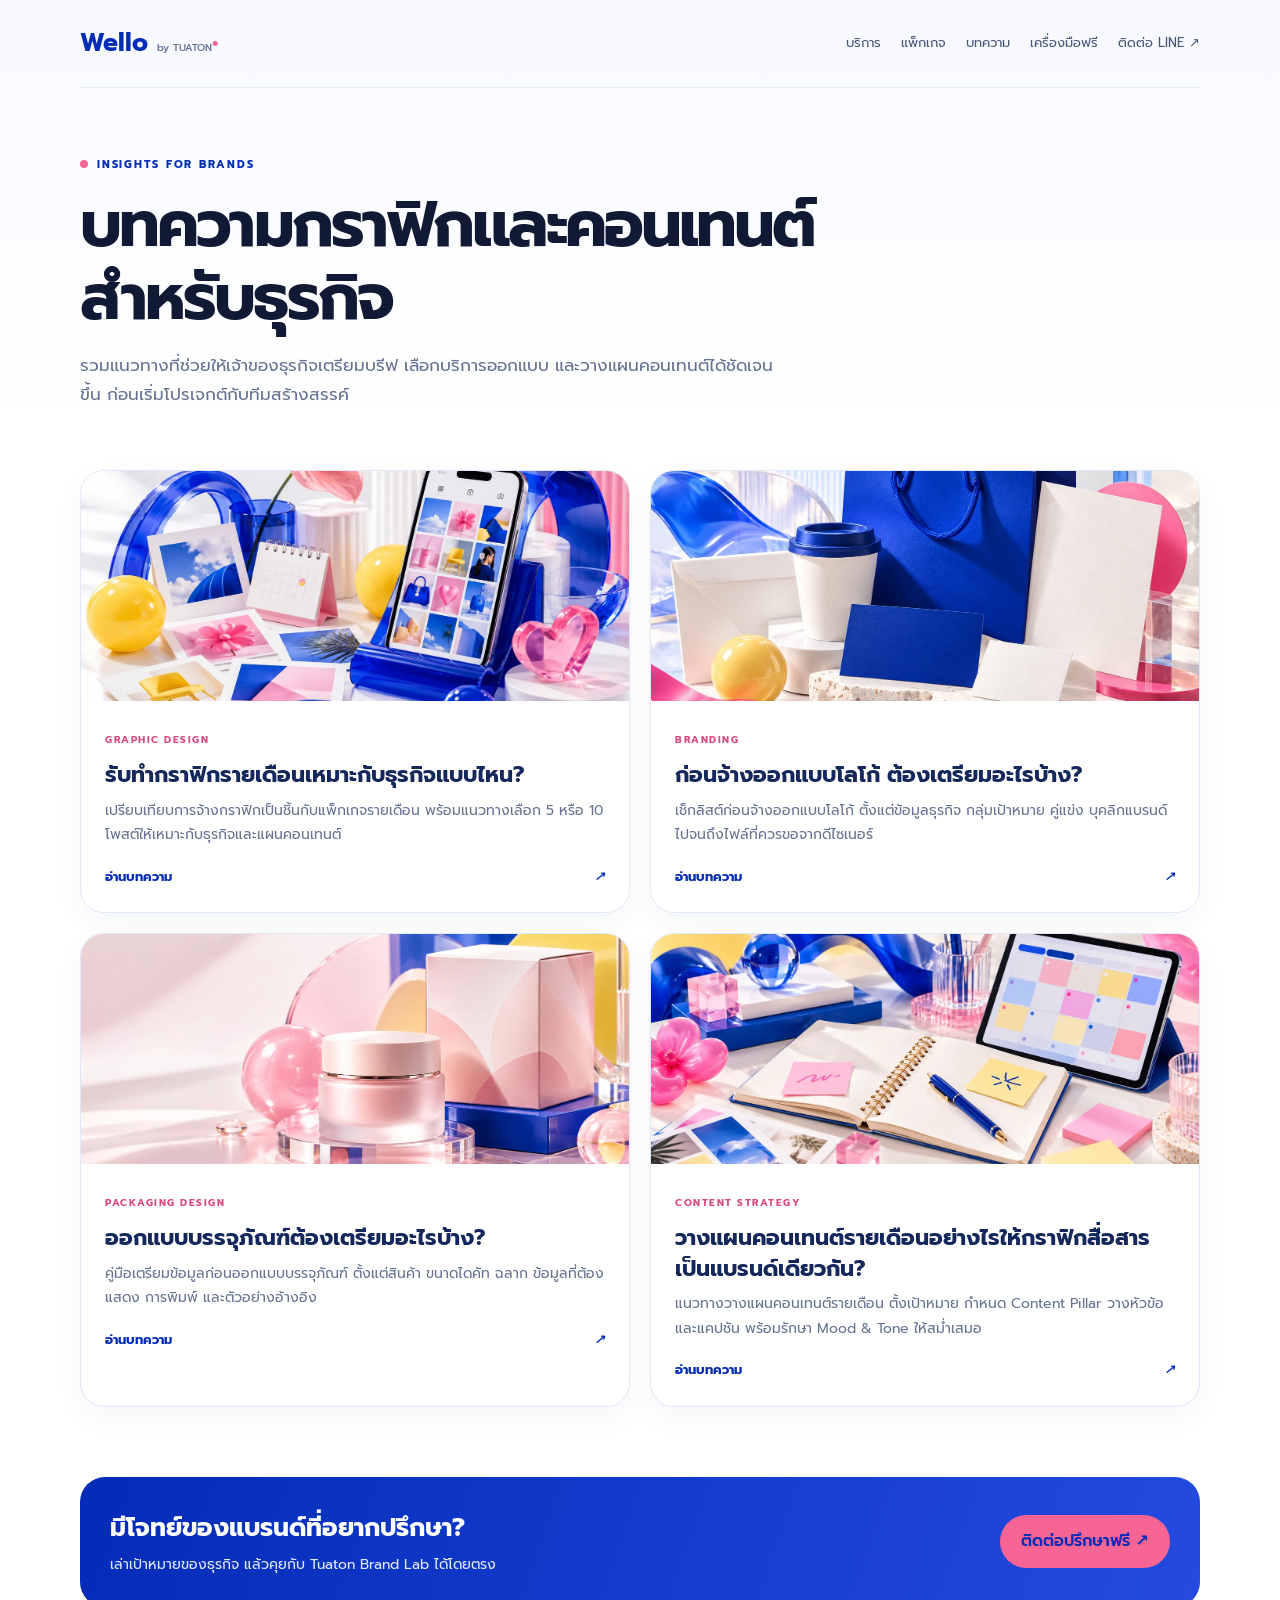
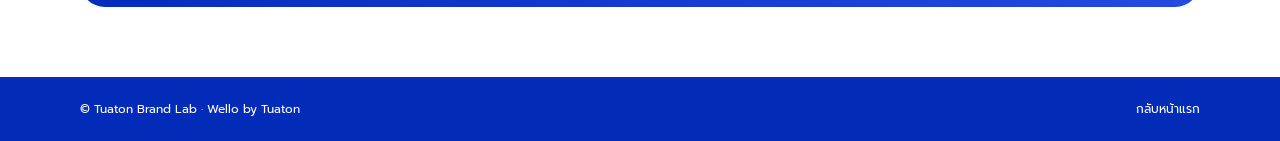
==== blog/index.html @ 22833b01 "Add files via upload" ====
<!doctype html><html lang="th"><head><meta charset="utf-8"><meta name="viewport" content="width=device-width,initial-scale=1,viewport-fit=cover"><title>บทความกราฟิกและคอนเทนต์สำหรับธุรกิจ | Tuaton Brand Lab</title><meta name="description" content="รวมคำแนะนำเรื่องการออกแบบโลโก้ บรรจุภัณฑ์ กราฟิกรายเดือน และการวางแผนคอนเทนต์ ช่วยให้ธุรกิจเตรียมโจทย์ก่อนเริ่มงานกับ Tuaton Brand Lab"><meta name="robots" content="index,follow,max-image-preview:large"><link rel="canonical" href="https://wellodocs.com/blog/"><meta property="og:type" content="website"><meta property="og:title" content="บทความกราฟิกและคอนเทนต์สำหรับธุรกิจ | Tuaton Brand Lab"><meta property="og:description" content="คำแนะนำเชิงปฏิบัติสำหรับเจ้าของธุรกิจที่ต้องการพัฒนาแบรนด์และคอนเทนต์"><meta property="og:url" content="https://wellodocs.com/blog/"><meta property="og:image" content="https://wellodocs.com/images/hero/hero-editorial-background.webp"><meta name="theme-color" content="#022CB7"><script type="application/ld+json">{
  "@context": "https://schema.org",
  "@type": "CollectionPage",
  "name": "บทความกราฟิกและคอนเทนต์สำหรับธุรกิจ",
  "description": "คำแนะนำเชิงปฏิบัติเรื่องกราฟิก การสร้างแบรนด์ บรรจุภัณฑ์ และการวางแผนคอนเทนต์",
  "url": "https://wellodocs.com/blog/",
  "inLanguage": "th-TH",
  "isPartOf": {
    "@type": "WebSite",
    "url": "https://wellodocs.com/",
    "name": "Tuaton Brand Lab | Wello by Tuaton"
  }
}</script><link rel="preconnect" href="https://fonts.googleapis.com"><link rel="preconnect" href="https://fonts.gstatic.com" crossorigin><link href="https://fonts.googleapis.com/css2?family=Prompt:wght@400;500;600;700&display=swap" rel="stylesheet"><style>
:root{--blue:#022CB7;--pink:#F76595;--yellow:#FAD46C;--ink:#111A35;--muted:#647291;--line:#E0E7F7;--pale:#F5F8FF}*{box-sizing:border-box}body{margin:0;color:var(--ink);font-family:'Prompt',system-ui,sans-serif;line-height:1.7;background:linear-gradient(180deg,#F7F9FF,#fff 420px)}a{color:inherit}.container{width:min(1120px,calc(100% - 40px));margin-inline:auto}.nav{display:flex;align-items:center;justify-content:space-between;padding:22px 0;border-bottom:1px solid #e5eafa;gap:20px}.brand{color:var(--blue);font-weight:700;font-size:25px;text-decoration:none}.brand small{font-size:10px;color:#627092;font-weight:500}.links{display:flex;gap:20px;flex-wrap:wrap;font-size:13px}.links a{text-decoration:none;color:#465679}.hero{padding:68px 0 44px;max-width:850px}.eyebrow{font-size:11px;letter-spacing:.16em;font-weight:700;color:var(--blue)}.eyebrow:before{content:'';display:inline-block;width:8px;height:8px;border-radius:50%;background:var(--pink);margin-right:9px}h1{font-size:clamp(36px,5.3vw,64px);line-height:1.13;letter-spacing:-.045em;margin:15px 0}.hero p{color:var(--muted);font-size:17px;max-width:700px}.grid{display:grid;grid-template-columns:repeat(2,minmax(0,1fr));gap:20px;padding:0 0 70px}.article-card{border:1px solid var(--line);border-radius:24px;overflow:hidden;background:#fff;text-decoration:none;box-shadow:0 10px 30px rgba(11,35,101,.045);transition:transform .24s,box-shadow .24s}.article-card:hover,.article-card:focus-visible{transform:translateY(-5px);box-shadow:0 20px 38px rgba(11,35,101,.12);outline:none}.article-card-image{height:230px;background:#eef3ff;overflow:hidden}.article-card-image img{width:100%;height:100%;object-fit:cover;display:block;transition:transform .5s}.article-card:hover img{transform:scale(1.04)}.article-card-copy{padding:24px}.article-card-copy span{font-size:10px;letter-spacing:.15em;color:#D94B83;font-weight:700}.article-card h2{font-size:22px;line-height:1.4;color:#15285c;margin:8px 0}.article-card p{font-size:14px;line-height:1.75;color:#667492;margin:0 0 18px}.article-card b{color:var(--blue);display:flex;justify-content:space-between;font-size:13px}.cta{margin:0 0 70px;padding:30px;border-radius:25px;background:linear-gradient(110deg,#022CB7,#244AE0);color:#fff;display:flex;align-items:center;justify-content:space-between;gap:20px}.cta h2{font-size:25px;margin:0 0 4px}.cta p{margin:0;color:#e5eaff;font-size:14px}.btn{border-radius:999px;padding:13px 21px;background:var(--pink);color:var(--blue);font-weight:600;text-decoration:none;white-space:nowrap}footer{background:#022CB7;color:white;padding:22px 0;font-size:12px}footer .foot{display:flex;justify-content:space-between;gap:12px;flex-wrap:wrap}footer a{color:white;text-decoration:none}@media(max-width:720px){.nav{align-items:flex-start;flex-direction:column}.hero{padding:44px 0 28px}.grid{grid-template-columns:1fr;gap:14px}.article-card-image{height:190px}.cta{align-items:flex-start;flex-direction:column}}
@media(prefers-reduced-motion:reduce){.article-card,.article-card-image img{transition:none}.article-card:hover,.article-card:hover img{transform:none}}
</style></head><body><header class="container nav"><a class="brand" href="../index.html">Wello <small>by TUATON</small><span style="color:#F76595">•</span></a><nav class="links" aria-label="เมนูหลัก"><a href="../index.html#graphic-services">บริการ</a><a href="../index.html#monthly-services">แพ็กเกจ</a><a href="index.html">บทความ</a><a href="../tools/index.html">เครื่องมือฟรี</a><a href="https://lin.ee/o5zQWMJ" target="_blank" rel="noopener noreferrer">ติดต่อ LINE ↗</a></nav></header><main class="container"><section class="hero"><div class="eyebrow">INSIGHTS FOR BRANDS</div><h1>บทความกราฟิกและคอนเทนต์สำหรับธุรกิจ</h1><p>รวมแนวทางที่ช่วยให้เจ้าของธุรกิจเตรียมบรีฟ เลือกบริการออกแบบ และวางแผนคอนเทนต์ได้ชัดเจนขึ้น ก่อนเริ่มโปรเจกต์กับทีมสร้างสรรค์</p></section><section class="grid" aria-label="รายการบทความ"><a class="article-card" href="graphic-design-monthly.html"><div class="article-card-image"><img src="../images/services/monthly-creative.webp" alt="ภาพตัวอย่างคอนเทนต์สำหรับโซเชียลมีเดียและการดูแลงานกราฟิกรายเดือน" loading="lazy" width="800" height="600"></div><div class="article-card-copy"><span>GRAPHIC DESIGN</span><h2>รับทำกราฟิกรายเดือนเหมาะกับธุรกิจแบบไหน?</h2><p>เปรียบเทียบการจ้างกราฟิกเป็นชิ้นกับแพ็กเกจรายเดือน พร้อมแนวทางเลือก 5 หรือ 10 โพสต์ให้เหมาะกับธุรกิจและแผนคอนเทนต์</p><b>อ่านบทความ <i aria-hidden="true">↗</i></b></div></a><a class="article-card" href="logo-design-checklist.html"><div class="article-card-image"><img src="../images/services/brand-identity.webp" alt="ภาพตัวอย่างงานอัตลักษณ์แบรนด์และสื่อประกอบโลโก้" loading="lazy" width="800" height="600"></div><div class="article-card-copy"><span>BRANDING</span><h2>ก่อนจ้างออกแบบโลโก้ ต้องเตรียมอะไรบ้าง?</h2><p>เช็กลิสต์ก่อนจ้างออกแบบโลโก้ ตั้งแต่ข้อมูลธุรกิจ กลุ่มเป้าหมาย คู่แข่ง บุคลิกแบรนด์ ไปจนถึงไฟล์ที่ควรขอจากดีไซเนอร์</p><b>อ่านบทความ <i aria-hidden="true">↗</i></b></div></a><a class="article-card" href="packaging-design-checklist.html"><div class="article-card-image"><img src="../images/services/packaging-design.webp" alt="ภาพตัวอย่างบรรจุภัณฑ์สกินแคร์และแพ็กเกจจิ้งในโทนสีแบรนด์" loading="lazy" width="800" height="600"></div><div class="article-card-copy"><span>PACKAGING DESIGN</span><h2>ออกแบบบรรจุภัณฑ์ต้องเตรียมอะไรบ้าง?</h2><p>คู่มือเตรียมข้อมูลก่อนออกแบบบรรจุภัณฑ์ ตั้งแต่สินค้า ขนาดไดคัท ฉลาก ข้อมูลที่ต้องแสดง การพิมพ์ และตัวอย่างอ้างอิง</p><b>อ่านบทความ <i aria-hidden="true">↗</i></b></div></a><a class="article-card" href="monthly-content-planning.html"><div class="article-card-image"><img src="../images/services/content-planning.webp" alt="ภาพเครื่องมือสำหรับวางแผนคอนเทนต์รายเดือนและจัดกลุ่มหัวข้อ" loading="lazy" width="800" height="600"></div><div class="article-card-copy"><span>CONTENT STRATEGY</span><h2>วางแผนคอนเทนต์รายเดือนอย่างไรให้กราฟิกสื่อสารเป็นแบรนด์เดียวกัน?</h2><p>แนวทางวางแผนคอนเทนต์รายเดือน ตั้งเป้าหมาย กำหนด Content Pillar วางหัวข้อและแคปชัน พร้อมรักษา Mood & Tone ให้สม่ำเสมอ</p><b>อ่านบทความ <i aria-hidden="true">↗</i></b></div></a></section><section class="cta"><div><h2>มีโจทย์ของแบรนด์ที่อยากปรึกษา?</h2><p>เล่าเป้าหมายของธุรกิจ แล้วคุยกับ Tuaton Brand Lab ได้โดยตรง</p></div><a class="btn" href="https://lin.ee/o5zQWMJ" target="_blank" rel="noopener noreferrer">ติดต่อปรึกษาฟรี ↗</a></section></main><footer><div class="container foot"><span>© Tuaton Brand Lab · Wello by Tuaton</span><a href="../index.html">กลับหน้าแรก</a></div></footer></body></html>
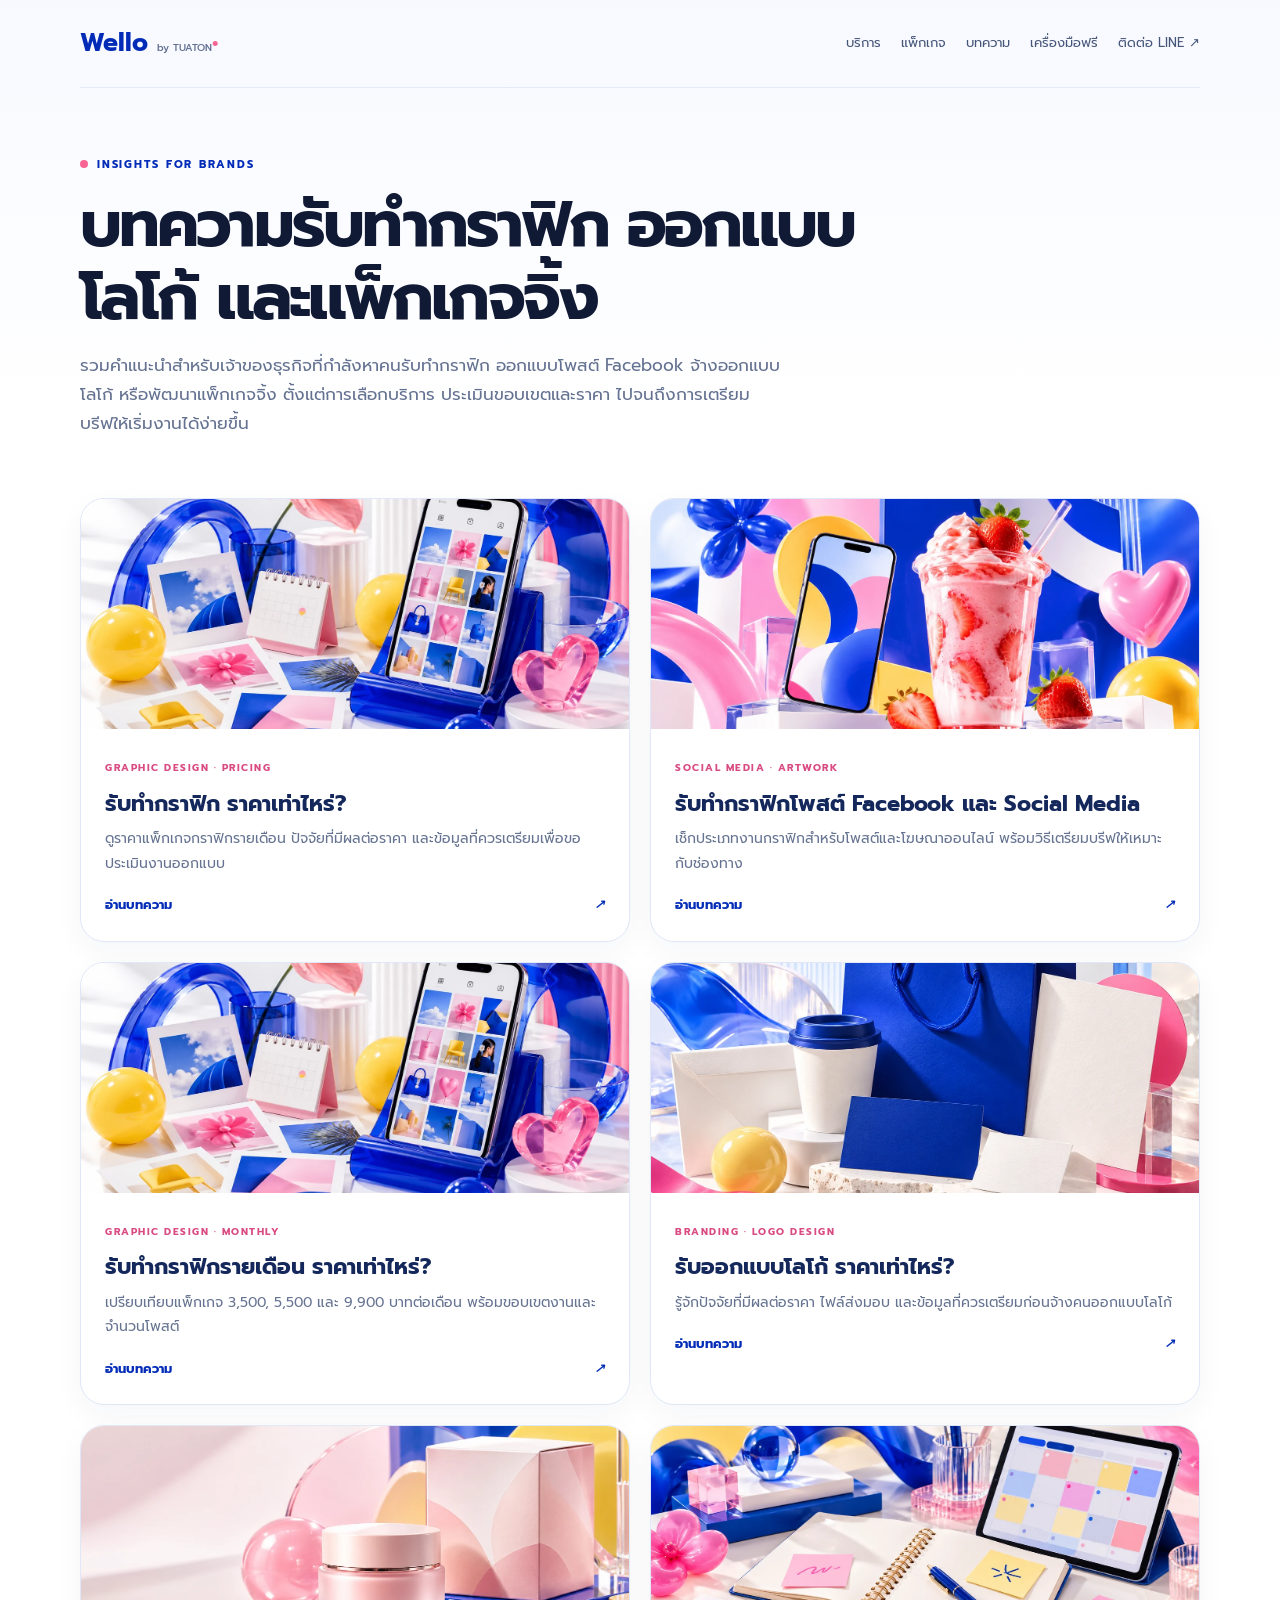
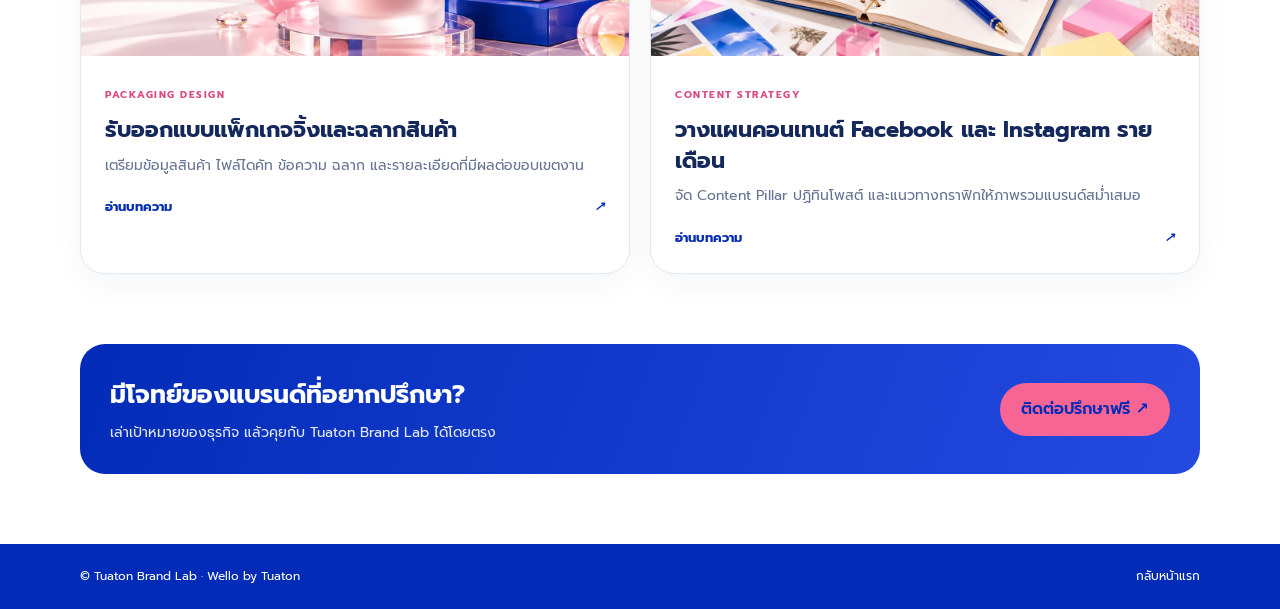
==== commit fdbe547d: "Add files via upload" ====
--- a/blog/index.html
+++ b/blog/index.html
@@ -1,8 +1,8 @@
-<!doctype html><html lang="th"><head><meta charset="utf-8"><meta name="viewport" content="width=device-width,initial-scale=1,viewport-fit=cover"><title>บทความกราฟิกและคอนเทนต์สำหรับธุรกิจ | Tuaton Brand Lab</title><meta name="description" content="รวมคำแนะนำเรื่องการออกแบบโลโก้ บรรจุภัณฑ์ กราฟิกรายเดือน และการวางแผนคอนเทนต์ ช่วยให้ธุรกิจเตรียมโจทย์ก่อนเริ่มงานกับ Tuaton Brand Lab"><meta name="robots" content="index,follow,max-image-preview:large"><link rel="canonical" href="https://wellodocs.com/blog/"><meta property="og:type" content="website"><meta property="og:title" content="บทความกราฟิกและคอนเทนต์สำหรับธุรกิจ | Tuaton Brand Lab"><meta property="og:description" content="คำแนะนำเชิงปฏิบัติสำหรับเจ้าของธุรกิจที่ต้องการพัฒนาแบรนด์และคอนเทนต์"><meta property="og:url" content="https://wellodocs.com/blog/"><meta property="og:image" content="https://wellodocs.com/images/hero/hero-editorial-background.webp"><meta name="theme-color" content="#022CB7"><script type="application/ld+json">{
+<!doctype html><html lang="th"><head><meta charset="utf-8"><meta name="viewport" content="width=device-width,initial-scale=1,viewport-fit=cover"><title>บทความรับทำกราฟิก ออกแบบโลโก้ และแพ็กเกจจิ้ง | Tuaton Brand Lab</title><meta name="description" content="บทความสำหรับธุรกิจที่กำลังหาคนรับทำกราฟิก ออกแบบโพสต์ Facebook ออกแบบโลโก้ และแพ็กเกจจิ้ง พร้อมคำแนะนำเรื่องราคาและการเตรียมบรีฟ"><meta name="robots" content="index,follow,max-image-preview:large"><link rel="canonical" href="https://wellodocs.com/blog/"><meta property="og:type" content="website"><meta property="og:title" content="บทความรับทำกราฟิก ออกแบบโลโก้ และแพ็กเกจจิ้ง | Tuaton Brand Lab"><meta property="og:description" content="คำแนะนำสำหรับเจ้าของธุรกิจที่ต้องการจ้างกราฟิกดีไซเนอร์ เลือกแพ็กเกจ และเตรียมบรีฟงานออกแบบให้ตรงเป้าหมาย"><meta property="og:url" content="https://wellodocs.com/blog/"><meta name="twitter:card" content="summary_large_image"><meta name="twitter:title" content="บทความรับทำกราฟิก ออกแบบโลโก้ และแพ็กเกจจิ้ง | Tuaton Brand Lab"><meta name="twitter:description" content="คำแนะนำสำหรับเจ้าของธุรกิจที่ต้องการจ้างกราฟิกดีไซเนอร์ เลือกแพ็กเกจ และเตรียมบรีฟงานออกแบบให้ตรงเป้าหมาย"><meta name="twitter:image" content="https://wellodocs.com/images/hero/hero-editorial-background.webp"><meta property="og:image" content="https://wellodocs.com/images/hero/hero-editorial-background.webp"><meta name="theme-color" content="#022CB7"><script type="application/ld+json">{
   "@context": "https://schema.org",
   "@type": "CollectionPage",
-  "name": "บทความกราฟิกและคอนเทนต์สำหรับธุรกิจ",
-  "description": "คำแนะนำเชิงปฏิบัติเรื่องกราฟิก การสร้างแบรนด์ บรรจุภัณฑ์ และการวางแผนคอนเทนต์",
+  "name": "บทความรับทำกราฟิก ออกแบบโลโก้ และแพ็กเกจจิ้ง",
+  "description": "คำแนะนำสำหรับเจ้าของธุรกิจที่ต้องการจ้างกราฟิกดีไซเนอร์ วางแผนคอนเทนต์ และพัฒนาแบรนด์",
   "url": "https://wellodocs.com/blog/",
   "inLanguage": "th-TH",
   "isPartOf": {
@@ -13,4 +13,4 @@
 }</script><link rel="preconnect" href="https://fonts.googleapis.com"><link rel="preconnect" href="https://fonts.gstatic.com" crossorigin><link href="https://fonts.googleapis.com/css2?family=Prompt:wght@400;500;600;700&display=swap" rel="stylesheet"><style>
 :root{--blue:#022CB7;--pink:#F76595;--yellow:#FAD46C;--ink:#111A35;--muted:#647291;--line:#E0E7F7;--pale:#F5F8FF}*{box-sizing:border-box}body{margin:0;color:var(--ink);font-family:'Prompt',system-ui,sans-serif;line-height:1.7;background:linear-gradient(180deg,#F7F9FF,#fff 420px)}a{color:inherit}.container{width:min(1120px,calc(100% - 40px));margin-inline:auto}.nav{display:flex;align-items:center;justify-content:space-between;padding:22px 0;border-bottom:1px solid #e5eafa;gap:20px}.brand{color:var(--blue);font-weight:700;font-size:25px;text-decoration:none}.brand small{font-size:10px;color:#627092;font-weight:500}.links{display:flex;gap:20px;flex-wrap:wrap;font-size:13px}.links a{text-decoration:none;color:#465679}.hero{padding:68px 0 44px;max-width:850px}.eyebrow{font-size:11px;letter-spacing:.16em;font-weight:700;color:var(--blue)}.eyebrow:before{content:'';display:inline-block;width:8px;height:8px;border-radius:50%;background:var(--pink);margin-right:9px}h1{font-size:clamp(36px,5.3vw,64px);line-height:1.13;letter-spacing:-.045em;margin:15px 0}.hero p{color:var(--muted);font-size:17px;max-width:700px}.grid{display:grid;grid-template-columns:repeat(2,minmax(0,1fr));gap:20px;padding:0 0 70px}.article-card{border:1px solid var(--line);border-radius:24px;overflow:hidden;background:#fff;text-decoration:none;box-shadow:0 10px 30px rgba(11,35,101,.045);transition:transform .24s,box-shadow .24s}.article-card:hover,.article-card:focus-visible{transform:translateY(-5px);box-shadow:0 20px 38px rgba(11,35,101,.12);outline:none}.article-card-image{height:230px;background:#eef3ff;overflow:hidden}.article-card-image img{width:100%;height:100%;object-fit:cover;display:block;transition:transform .5s}.article-card:hover img{transform:scale(1.04)}.article-card-copy{padding:24px}.article-card-copy span{font-size:10px;letter-spacing:.15em;color:#D94B83;font-weight:700}.article-card h2{font-size:22px;line-height:1.4;color:#15285c;margin:8px 0}.article-card p{font-size:14px;line-height:1.75;color:#667492;margin:0 0 18px}.article-card b{color:var(--blue);display:flex;justify-content:space-between;font-size:13px}.cta{margin:0 0 70px;padding:30px;border-radius:25px;background:linear-gradient(110deg,#022CB7,#244AE0);color:#fff;display:flex;align-items:center;justify-content:space-between;gap:20px}.cta h2{font-size:25px;margin:0 0 4px}.cta p{margin:0;color:#e5eaff;font-size:14px}.btn{border-radius:999px;padding:13px 21px;background:var(--pink);color:var(--blue);font-weight:600;text-decoration:none;white-space:nowrap}footer{background:#022CB7;color:white;padding:22px 0;font-size:12px}footer .foot{display:flex;justify-content:space-between;gap:12px;flex-wrap:wrap}footer a{color:white;text-decoration:none}@media(max-width:720px){.nav{align-items:flex-start;flex-direction:column}.hero{padding:44px 0 28px}.grid{grid-template-columns:1fr;gap:14px}.article-card-image{height:190px}.cta{align-items:flex-start;flex-direction:column}}
 @media(prefers-reduced-motion:reduce){.article-card,.article-card-image img{transition:none}.article-card:hover,.article-card:hover img{transform:none}}
-</style></head><body><header class="container nav"><a class="brand" href="../index.html">Wello <small>by TUATON</small><span style="color:#F76595">•</span></a><nav class="links" aria-label="เมนูหลัก"><a href="../index.html#graphic-services">บริการ</a><a href="../index.html#monthly-services">แพ็กเกจ</a><a href="index.html">บทความ</a><a href="../tools/index.html">เครื่องมือฟรี</a><a href="https://lin.ee/o5zQWMJ" target="_blank" rel="noopener noreferrer">ติดต่อ LINE ↗</a></nav></header><main class="container"><section class="hero"><div class="eyebrow">INSIGHTS FOR BRANDS</div><h1>บทความกราฟิกและคอนเทนต์สำหรับธุรกิจ</h1><p>รวมแนวทางที่ช่วยให้เจ้าของธุรกิจเตรียมบรีฟ เลือกบริการออกแบบ และวางแผนคอนเทนต์ได้ชัดเจนขึ้น ก่อนเริ่มโปรเจกต์กับทีมสร้างสรรค์</p></section><section class="grid" aria-label="รายการบทความ"><a class="article-card" href="graphic-design-monthly.html"><div class="article-card-image"><img src="../images/services/monthly-creative.webp" alt="ภาพตัวอย่างคอนเทนต์สำหรับโซเชียลมีเดียและการดูแลงานกราฟิกรายเดือน" loading="lazy" width="800" height="600"></div><div class="article-card-copy"><span>GRAPHIC DESIGN</span><h2>รับทำกราฟิกรายเดือนเหมาะกับธุรกิจแบบไหน?</h2><p>เปรียบเทียบการจ้างกราฟิกเป็นชิ้นกับแพ็กเกจรายเดือน พร้อมแนวทางเลือก 5 หรือ 10 โพสต์ให้เหมาะกับธุรกิจและแผนคอนเทนต์</p><b>อ่านบทความ <i aria-hidden="true">↗</i></b></div></a><a class="article-card" href="logo-design-checklist.html"><div class="article-card-image"><img src="../images/services/brand-identity.webp" alt="ภาพตัวอย่างงานอัตลักษณ์แบรนด์และสื่อประกอบโลโก้" loading="lazy" width="800" height="600"></div><div class="article-card-copy"><span>BRANDING</span><h2>ก่อนจ้างออกแบบโลโก้ ต้องเตรียมอะไรบ้าง?</h2><p>เช็กลิสต์ก่อนจ้างออกแบบโลโก้ ตั้งแต่ข้อมูลธุรกิจ กลุ่มเป้าหมาย คู่แข่ง บุคลิกแบรนด์ ไปจนถึงไฟล์ที่ควรขอจากดีไซเนอร์</p><b>อ่านบทความ <i aria-hidden="true">↗</i></b></div></a><a class="article-card" href="packaging-design-checklist.html"><div class="article-card-image"><img src="../images/services/packaging-design.webp" alt="ภาพตัวอย่างบรรจุภัณฑ์สกินแคร์และแพ็กเกจจิ้งในโทนสีแบรนด์" loading="lazy" width="800" height="600"></div><div class="article-card-copy"><span>PACKAGING DESIGN</span><h2>ออกแบบบรรจุภัณฑ์ต้องเตรียมอะไรบ้าง?</h2><p>คู่มือเตรียมข้อมูลก่อนออกแบบบรรจุภัณฑ์ ตั้งแต่สินค้า ขนาดไดคัท ฉลาก ข้อมูลที่ต้องแสดง การพิมพ์ และตัวอย่างอ้างอิง</p><b>อ่านบทความ <i aria-hidden="true">↗</i></b></div></a><a class="article-card" href="monthly-content-planning.html"><div class="article-card-image"><img src="../images/services/content-planning.webp" alt="ภาพเครื่องมือสำหรับวางแผนคอนเทนต์รายเดือนและจัดกลุ่มหัวข้อ" loading="lazy" width="800" height="600"></div><div class="article-card-copy"><span>CONTENT STRATEGY</span><h2>วางแผนคอนเทนต์รายเดือนอย่างไรให้กราฟิกสื่อสารเป็นแบรนด์เดียวกัน?</h2><p>แนวทางวางแผนคอนเทนต์รายเดือน ตั้งเป้าหมาย กำหนด Content Pillar วางหัวข้อและแคปชัน พร้อมรักษา Mood & Tone ให้สม่ำเสมอ</p><b>อ่านบทความ <i aria-hidden="true">↗</i></b></div></a></section><section class="cta"><div><h2>มีโจทย์ของแบรนด์ที่อยากปรึกษา?</h2><p>เล่าเป้าหมายของธุรกิจ แล้วคุยกับ Tuaton Brand Lab ได้โดยตรง</p></div><a class="btn" href="https://lin.ee/o5zQWMJ" target="_blank" rel="noopener noreferrer">ติดต่อปรึกษาฟรี ↗</a></section></main><footer><div class="container foot"><span>© Tuaton Brand Lab · Wello by Tuaton</span><a href="../index.html">กลับหน้าแรก</a></div></footer></body></html>+</style></head><body><header class="container nav"><a class="brand" href="../index.html">Wello <small>by TUATON</small><span style="color:#F76595">•</span></a><nav class="links" aria-label="เมนูหลัก"><a href="../index.html#graphic-services">บริการ</a><a href="../index.html#monthly-services">แพ็กเกจ</a><a href="index.html">บทความ</a><a href="../tools/index.html">เครื่องมือฟรี</a><a href="https://lin.ee/o5zQWMJ" target="_blank" rel="noopener noreferrer">ติดต่อ LINE ↗</a></nav></header><main class="container"><section class="hero"><div class="eyebrow">INSIGHTS FOR BRANDS</div><h1>บทความรับทำกราฟิก ออกแบบโลโก้ และแพ็กเกจจิ้ง</h1><p>รวมคำแนะนำสำหรับเจ้าของธุรกิจที่กำลังหาคนรับทำกราฟิก ออกแบบโพสต์ Facebook จ้างออกแบบโลโก้ หรือพัฒนาแพ็กเกจจิ้ง ตั้งแต่การเลือกบริการ ประเมินขอบเขตและราคา ไปจนถึงการเตรียมบรีฟให้เริ่มงานได้ง่ายขึ้น</p></section><section class="grid" aria-label="รายการบทความ"><a class="article-card" href="graphic-design-pricing.html"><div class="article-card-image"><img src="../images/services/monthly-creative.webp" alt="ตัวอย่างแพ็กเกจกราฟิกรายเดือนสำหรับธุรกิจ" loading="lazy" width="800" height="600"></div><div class="article-card-copy"><span>GRAPHIC DESIGN · PRICING</span><h2>รับทำกราฟิก ราคาเท่าไหร่?</h2><p>ดูราคาแพ็กเกจกราฟิกรายเดือน ปัจจัยที่มีผลต่อราคา และข้อมูลที่ควรเตรียมเพื่อขอประเมินงานออกแบบ</p><b>อ่านบทความ <i aria-hidden="true">↗</i></b></div></a><a class="article-card" href="social-media-graphic-design.html"><div class="article-card-image"><img src="../images/services/artwork-campaign.webp" alt="ตัวอย่างงาน Artwork สำหรับโพสต์โซเชียลมีเดีย" loading="lazy" width="800" height="600"></div><div class="article-card-copy"><span>SOCIAL MEDIA · ARTWORK</span><h2>รับทำกราฟิกโพสต์ Facebook และ Social Media</h2><p>เช็กประเภทงานกราฟิกสำหรับโพสต์และโฆษณาออนไลน์ พร้อมวิธีเตรียมบรีฟให้เหมาะกับช่องทาง</p><b>อ่านบทความ <i aria-hidden="true">↗</i></b></div></a><a class="article-card" href="graphic-design-monthly.html"><div class="article-card-image"><img src="../images/services/monthly-creative.webp" alt="ตัวอย่างงานกราฟิกสำหรับแพ็กเกจรายเดือน" loading="lazy" width="800" height="600"></div><div class="article-card-copy"><span>GRAPHIC DESIGN · MONTHLY</span><h2>รับทำกราฟิกรายเดือน ราคาเท่าไหร่?</h2><p>เปรียบเทียบแพ็กเกจ 3,500, 5,500 และ 9,900 บาทต่อเดือน พร้อมขอบเขตงานและจำนวนโพสต์</p><b>อ่านบทความ <i aria-hidden="true">↗</i></b></div></a><a class="article-card" href="logo-design-checklist.html"><div class="article-card-image"><img src="../images/services/brand-identity.webp" alt="ตัวอย่างงานออกแบบโลโก้และอัตลักษณ์แบรนด์" loading="lazy" width="800" height="600"></div><div class="article-card-copy"><span>BRANDING · LOGO DESIGN</span><h2>รับออกแบบโลโก้ ราคาเท่าไหร่?</h2><p>รู้จักปัจจัยที่มีผลต่อราคา ไฟล์ส่งมอบ และข้อมูลที่ควรเตรียมก่อนจ้างคนออกแบบโลโก้</p><b>อ่านบทความ <i aria-hidden="true">↗</i></b></div></a><a class="article-card" href="packaging-design-checklist.html"><div class="article-card-image"><img src="../images/services/packaging-design.webp" alt="ตัวอย่างงานออกแบบบรรจุภัณฑ์และฉลากสินค้า" loading="lazy" width="800" height="600"></div><div class="article-card-copy"><span>PACKAGING DESIGN</span><h2>รับออกแบบแพ็กเกจจิ้งและฉลากสินค้า</h2><p>เตรียมข้อมูลสินค้า ไฟล์ไดคัท ข้อความ ฉลาก และรายละเอียดที่มีผลต่อขอบเขตงาน</p><b>อ่านบทความ <i aria-hidden="true">↗</i></b></div></a><a class="article-card" href="monthly-content-planning.html"><div class="article-card-image"><img src="../images/services/content-planning.webp" alt="การวางแผนคอนเทนต์และปฏิทินโพสต์สำหรับธุรกิจ" loading="lazy" width="800" height="600"></div><div class="article-card-copy"><span>CONTENT STRATEGY</span><h2>วางแผนคอนเทนต์ Facebook และ Instagram รายเดือน</h2><p>จัด Content Pillar ปฏิทินโพสต์ และแนวทางกราฟิกให้ภาพรวมแบรนด์สม่ำเสมอ</p><b>อ่านบทความ <i aria-hidden="true">↗</i></b></div></a></section><section class="cta"><div><h2>มีโจทย์ของแบรนด์ที่อยากปรึกษา?</h2><p>เล่าเป้าหมายของธุรกิจ แล้วคุยกับ Tuaton Brand Lab ได้โดยตรง</p></div><a class="btn" href="https://lin.ee/o5zQWMJ" target="_blank" rel="noopener noreferrer">ติดต่อปรึกษาฟรี ↗</a></section></main><footer><div class="container foot"><span>© Tuaton Brand Lab · Wello by Tuaton</span><a href="../index.html">กลับหน้าแรก</a></div></footer></body></html>
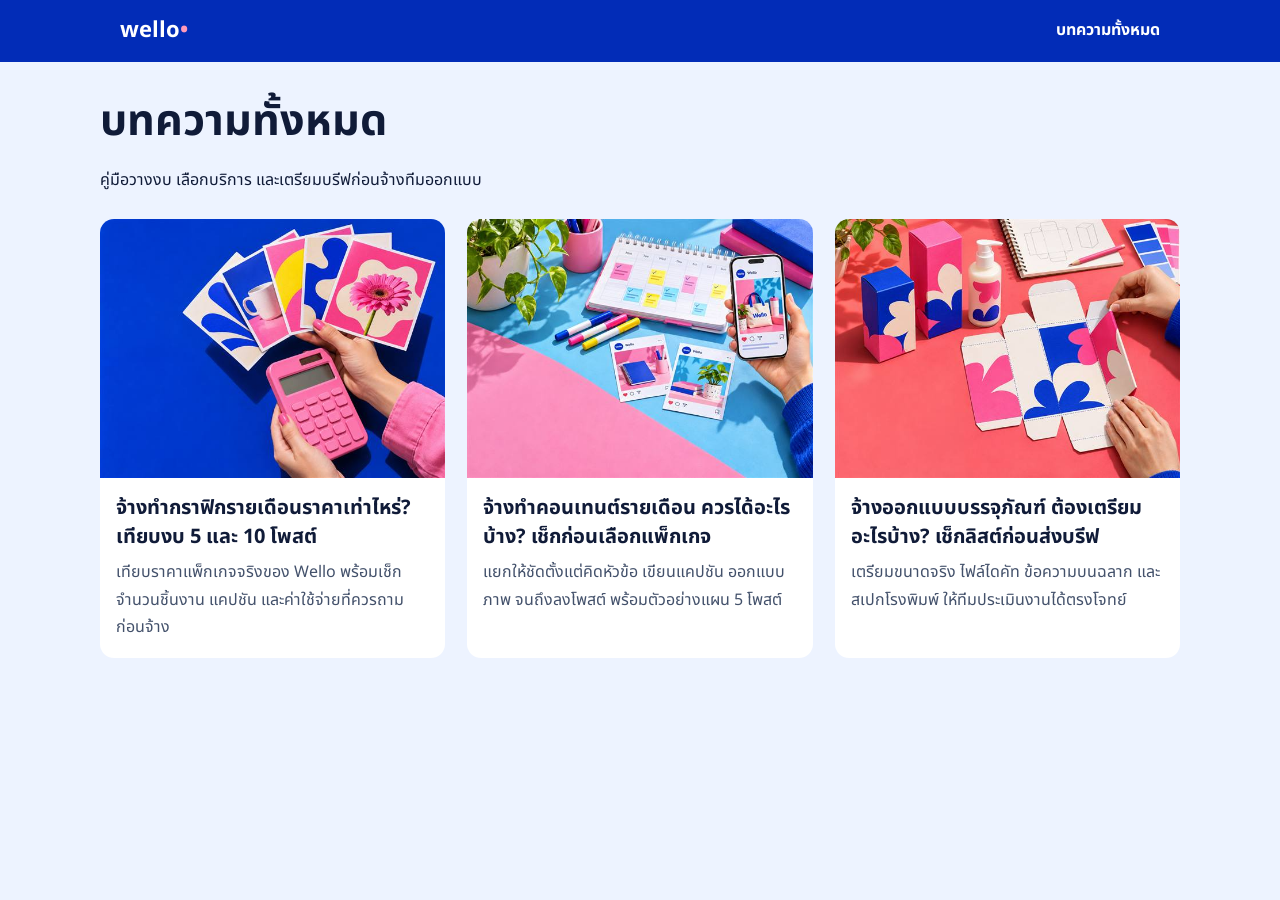
==== commit 8ae65874: "Publish the Wello article index" ====
--- a/blog/index.html
+++ b/blog/index.html
@@ -1,16 +1,103 @@
-<!doctype html><html lang="th"><head><meta charset="utf-8"><meta name="viewport" content="width=device-width,initial-scale=1,viewport-fit=cover"><title>บทความรับทำกราฟิก ออกแบบโลโก้ และแพ็กเกจจิ้ง | Tuaton Brand Lab</title><meta name="description" content="บทความสำหรับธุรกิจที่กำลังหาคนรับทำกราฟิก ออกแบบโพสต์ Facebook ออกแบบโลโก้ และแพ็กเกจจิ้ง พร้อมคำแนะนำเรื่องราคาและการเตรียมบรีฟ"><meta name="robots" content="index,follow,max-image-preview:large"><link rel="canonical" href="https://wellodocs.com/blog/"><meta property="og:type" content="website"><meta property="og:title" content="บทความรับทำกราฟิก ออกแบบโลโก้ และแพ็กเกจจิ้ง | Tuaton Brand Lab"><meta property="og:description" content="คำแนะนำสำหรับเจ้าของธุรกิจที่ต้องการจ้างกราฟิกดีไซเนอร์ เลือกแพ็กเกจ และเตรียมบรีฟงานออกแบบให้ตรงเป้าหมาย"><meta property="og:url" content="https://wellodocs.com/blog/"><meta name="twitter:card" content="summary_large_image"><meta name="twitter:title" content="บทความรับทำกราฟิก ออกแบบโลโก้ และแพ็กเกจจิ้ง | Tuaton Brand Lab"><meta name="twitter:description" content="คำแนะนำสำหรับเจ้าของธุรกิจที่ต้องการจ้างกราฟิกดีไซเนอร์ เลือกแพ็กเกจ และเตรียมบรีฟงานออกแบบให้ตรงเป้าหมาย"><meta name="twitter:image" content="https://wellodocs.com/images/hero/hero-editorial-background.webp"><meta property="og:image" content="https://wellodocs.com/images/hero/hero-editorial-background.webp"><meta name="theme-color" content="#022CB7"><script type="application/ld+json">{
-  "@context": "https://schema.org",
-  "@type": "CollectionPage",
-  "name": "บทความรับทำกราฟิก ออกแบบโลโก้ และแพ็กเกจจิ้ง",
-  "description": "คำแนะนำสำหรับเจ้าของธุรกิจที่ต้องการจ้างกราฟิกดีไซเนอร์ วางแผนคอนเทนต์ และพัฒนาแบรนด์",
-  "url": "https://wellodocs.com/blog/",
-  "inLanguage": "th-TH",
-  "isPartOf": {
-    "@type": "WebSite",
-    "url": "https://wellodocs.com/",
-    "name": "Tuaton Brand Lab | Wello by Tuaton"
-  }
-}</script><link rel="preconnect" href="https://fonts.googleapis.com"><link rel="preconnect" href="https://fonts.gstatic.com" crossorigin><link href="https://fonts.googleapis.com/css2?family=Prompt:wght@400;500;600;700&display=swap" rel="stylesheet"><style>
-:root{--blue:#022CB7;--pink:#F76595;--yellow:#FAD46C;--ink:#111A35;--muted:#647291;--line:#E0E7F7;--pale:#F5F8FF}*{box-sizing:border-box}body{margin:0;color:var(--ink);font-family:'Prompt',system-ui,sans-serif;line-height:1.7;background:linear-gradient(180deg,#F7F9FF,#fff 420px)}a{color:inherit}.container{width:min(1120px,calc(100% - 40px));margin-inline:auto}.nav{display:flex;align-items:center;justify-content:space-between;padding:22px 0;border-bottom:1px solid #e5eafa;gap:20px}.brand{color:var(--blue);font-weight:700;font-size:25px;text-decoration:none}.brand small{font-size:10px;color:#627092;font-weight:500}.links{display:flex;gap:20px;flex-wrap:wrap;font-size:13px}.links a{text-decoration:none;color:#465679}.hero{padding:68px 0 44px;max-width:850px}.eyebrow{font-size:11px;letter-spacing:.16em;font-weight:700;color:var(--blue)}.eyebrow:before{content:'';display:inline-block;width:8px;height:8px;border-radius:50%;background:var(--pink);margin-right:9px}h1{font-size:clamp(36px,5.3vw,64px);line-height:1.13;letter-spacing:-.045em;margin:15px 0}.hero p{color:var(--muted);font-size:17px;max-width:700px}.grid{display:grid;grid-template-columns:repeat(2,minmax(0,1fr));gap:20px;padding:0 0 70px}.article-card{border:1px solid var(--line);border-radius:24px;overflow:hidden;background:#fff;text-decoration:none;box-shadow:0 10px 30px rgba(11,35,101,.045);transition:transform .24s,box-shadow .24s}.article-card:hover,.article-card:focus-visible{transform:translateY(-5px);box-shadow:0 20px 38px rgba(11,35,101,.12);outline:none}.article-card-image{height:230px;background:#eef3ff;overflow:hidden}.article-card-image img{width:100%;height:100%;object-fit:cover;display:block;transition:transform .5s}.article-card:hover img{transform:scale(1.04)}.article-card-copy{padding:24px}.article-card-copy span{font-size:10px;letter-spacing:.15em;color:#D94B83;font-weight:700}.article-card h2{font-size:22px;line-height:1.4;color:#15285c;margin:8px 0}.article-card p{font-size:14px;line-height:1.75;color:#667492;margin:0 0 18px}.article-card b{color:var(--blue);display:flex;justify-content:space-between;font-size:13px}.cta{margin:0 0 70px;padding:30px;border-radius:25px;background:linear-gradient(110deg,#022CB7,#244AE0);color:#fff;display:flex;align-items:center;justify-content:space-between;gap:20px}.cta h2{font-size:25px;margin:0 0 4px}.cta p{margin:0;color:#e5eaff;font-size:14px}.btn{border-radius:999px;padding:13px 21px;background:var(--pink);color:var(--blue);font-weight:600;text-decoration:none;white-space:nowrap}footer{background:#022CB7;color:white;padding:22px 0;font-size:12px}footer .foot{display:flex;justify-content:space-between;gap:12px;flex-wrap:wrap}footer a{color:white;text-decoration:none}@media(max-width:720px){.nav{align-items:flex-start;flex-direction:column}.hero{padding:44px 0 28px}.grid{grid-template-columns:1fr;gap:14px}.article-card-image{height:190px}.cta{align-items:flex-start;flex-direction:column}}
-@media(prefers-reduced-motion:reduce){.article-card,.article-card-image img{transition:none}.article-card:hover,.article-card:hover img{transform:none}}
-</style></head><body><header class="container nav"><a class="brand" href="../index.html">Wello <small>by TUATON</small><span style="color:#F76595">•</span></a><nav class="links" aria-label="เมนูหลัก"><a href="../index.html#graphic-services">บริการ</a><a href="../index.html#monthly-services">แพ็กเกจ</a><a href="index.html">บทความ</a><a href="../tools/index.html">เครื่องมือฟรี</a><a href="https://lin.ee/o5zQWMJ" target="_blank" rel="noopener noreferrer">ติดต่อ LINE ↗</a></nav></header><main class="container"><section class="hero"><div class="eyebrow">INSIGHTS FOR BRANDS</div><h1>บทความรับทำกราฟิก ออกแบบโลโก้ และแพ็กเกจจิ้ง</h1><p>รวมคำแนะนำสำหรับเจ้าของธุรกิจที่กำลังหาคนรับทำกราฟิก ออกแบบโพสต์ Facebook จ้างออกแบบโลโก้ หรือพัฒนาแพ็กเกจจิ้ง ตั้งแต่การเลือกบริการ ประเมินขอบเขตและราคา ไปจนถึงการเตรียมบรีฟให้เริ่มงานได้ง่ายขึ้น</p></section><section class="grid" aria-label="รายการบทความ"><a class="article-card" href="graphic-design-pricing.html"><div class="article-card-image"><img src="../images/services/monthly-creative.webp" alt="ตัวอย่างแพ็กเกจกราฟิกรายเดือนสำหรับธุรกิจ" loading="lazy" width="800" height="600"></div><div class="article-card-copy"><span>GRAPHIC DESIGN · PRICING</span><h2>รับทำกราฟิก ราคาเท่าไหร่?</h2><p>ดูราคาแพ็กเกจกราฟิกรายเดือน ปัจจัยที่มีผลต่อราคา และข้อมูลที่ควรเตรียมเพื่อขอประเมินงานออกแบบ</p><b>อ่านบทความ <i aria-hidden="true">↗</i></b></div></a><a class="article-card" href="social-media-graphic-design.html"><div class="article-card-image"><img src="../images/services/artwork-campaign.webp" alt="ตัวอย่างงาน Artwork สำหรับโพสต์โซเชียลมีเดีย" loading="lazy" width="800" height="600"></div><div class="article-card-copy"><span>SOCIAL MEDIA · ARTWORK</span><h2>รับทำกราฟิกโพสต์ Facebook และ Social Media</h2><p>เช็กประเภทงานกราฟิกสำหรับโพสต์และโฆษณาออนไลน์ พร้อมวิธีเตรียมบรีฟให้เหมาะกับช่องทาง</p><b>อ่านบทความ <i aria-hidden="true">↗</i></b></div></a><a class="article-card" href="graphic-design-monthly.html"><div class="article-card-image"><img src="../images/services/monthly-creative.webp" alt="ตัวอย่างงานกราฟิกสำหรับแพ็กเกจรายเดือน" loading="lazy" width="800" height="600"></div><div class="article-card-copy"><span>GRAPHIC DESIGN · MONTHLY</span><h2>รับทำกราฟิกรายเดือน ราคาเท่าไหร่?</h2><p>เปรียบเทียบแพ็กเกจ 3,500, 5,500 และ 9,900 บาทต่อเดือน พร้อมขอบเขตงานและจำนวนโพสต์</p><b>อ่านบทความ <i aria-hidden="true">↗</i></b></div></a><a class="article-card" href="logo-design-checklist.html"><div class="article-card-image"><img src="../images/services/brand-identity.webp" alt="ตัวอย่างงานออกแบบโลโก้และอัตลักษณ์แบรนด์" loading="lazy" width="800" height="600"></div><div class="article-card-copy"><span>BRANDING · LOGO DESIGN</span><h2>รับออกแบบโลโก้ ราคาเท่าไหร่?</h2><p>รู้จักปัจจัยที่มีผลต่อราคา ไฟล์ส่งมอบ และข้อมูลที่ควรเตรียมก่อนจ้างคนออกแบบโลโก้</p><b>อ่านบทความ <i aria-hidden="true">↗</i></b></div></a><a class="article-card" href="packaging-design-checklist.html"><div class="article-card-image"><img src="../images/services/packaging-design.webp" alt="ตัวอย่างงานออกแบบบรรจุภัณฑ์และฉลากสินค้า" loading="lazy" width="800" height="600"></div><div class="article-card-copy"><span>PACKAGING DESIGN</span><h2>รับออกแบบแพ็กเกจจิ้งและฉลากสินค้า</h2><p>เตรียมข้อมูลสินค้า ไฟล์ไดคัท ข้อความ ฉลาก และรายละเอียดที่มีผลต่อขอบเขตงาน</p><b>อ่านบทความ <i aria-hidden="true">↗</i></b></div></a><a class="article-card" href="monthly-content-planning.html"><div class="article-card-image"><img src="../images/services/content-planning.webp" alt="การวางแผนคอนเทนต์และปฏิทินโพสต์สำหรับธุรกิจ" loading="lazy" width="800" height="600"></div><div class="article-card-copy"><span>CONTENT STRATEGY</span><h2>วางแผนคอนเทนต์ Facebook และ Instagram รายเดือน</h2><p>จัด Content Pillar ปฏิทินโพสต์ และแนวทางกราฟิกให้ภาพรวมแบรนด์สม่ำเสมอ</p><b>อ่านบทความ <i aria-hidden="true">↗</i></b></div></a></section><section class="cta"><div><h2>มีโจทย์ของแบรนด์ที่อยากปรึกษา?</h2><p>เล่าเป้าหมายของธุรกิจ แล้วคุยกับ Tuaton Brand Lab ได้โดยตรง</p></div><a class="btn" href="https://lin.ee/o5zQWMJ" target="_blank" rel="noopener noreferrer">ติดต่อปรึกษาฟรี ↗</a></section></main><footer><div class="container foot"><span>© Tuaton Brand Lab · Wello by Tuaton</span><a href="../index.html">กลับหน้าแรก</a></div></footer></body></html>+<!doctype html>
+<html lang="th"><head><meta charset="utf-8"><meta name="viewport" content="width=device-width,initial-scale=1">
+<link rel="canonical" href="https://wellodocs.com/blog/index.html"><title>บทความทั้งหมด | Wello</title>
+<meta name="description" content="คู่มือสำหรับเจ้าของแบรนด์เกี่ยวกับงบกราฟิก คอนเทนต์รายเดือน และการบรีฟบรรจุภัณฑ์"><link rel="stylesheet" href="wello-articles.css"></head>
+<body><!-- Embedded Noto Sans Thai font license
+Copyright 2022 The Noto Project Authors (https://github.com/notofonts/thai)
+
+This Font Software is licensed under the SIL Open Font License, Version 1.1.
+This license is copied below, and is also available with a FAQ at:
+https://scripts.sil.org/OFL
+
+
+-----------------------------------------------------------
+SIL OPEN FONT LICENSE Version 1.1 - 26 February 2007
+-----------------------------------------------------------
+
+PREAMBLE
+The goals of the Open Font License (OFL) are to stimulate worldwide
+development of collaborative font projects, to support the font creation
+efforts of academic and linguistic communities, and to provide a free and
+open framework in which fonts may be shared and improved in partnership
+with others.
+
+The OFL allows the licensed fonts to be used, studied, modified and
+redistributed freely as long as they are not sold by themselves. The
+fonts, including any derivative works, can be bundled, embedded, 
+redistributed and/or sold with any software provided that any reserved
+names are not used by derivative works. The fonts and derivatives,
+however, cannot be released under any other type of license. The
+requirement for fonts to remain under this license does not apply
+to any document created using the fonts or their derivatives.
+
+DEFINITIONS
+"Font Software" refers to the set of files released by the Copyright
+Holder(s) under this license and clearly marked as such. This may
+include source files, build scripts and documentation.
+
+"Reserved Font Name" refers to any names specified as such after the
+copyright statement(s).
+
+"Original Version" refers to the collection of Font Software components as
+distributed by the Copyright Holder(s).
+
+"Modified Version" refers to any derivative made by adding to, deleting,
+or substituting -- in part or in whole -- any of the components of the
+Original Version, by changing formats or by porting the Font Software to a
+new environment.
+
+"Author" refers to any designer, engineer, programmer, technical
+writer or other person who contributed to the Font Software.
+
+PERMISSION & CONDITIONS
+Permission is hereby granted, free of charge, to any person obtaining
+a copy of the Font Software, to use, study, copy, merge, embed, modify,
+redistribute, and sell modified and unmodified copies of the Font
+Software, subject to the following conditions:
+
+1) Neither the Font Software nor any of its individual components,
+in Original or Modified Versions, may be sold by itself.
+
+2) Original or Modified Versions of the Font Software may be bundled,
+redistributed and/or sold with any software, provided that each copy
+contains the above copyright notice and this license. These can be
+included either as stand-alone text files, human-readable headers or
+in the appropriate machine-readable metadata fields within text or
+binary files as long as those fields can be easily viewed by the user.
+
+3) No Modified Version of the Font Software may use the Reserved Font
+Name(s) unless explicit written permission is granted by the corresponding
+Copyright Holder. This restriction only applies to the primary font name as
+presented to the users.
+
+4) The name(s) of the Copyright Holder(s) or the Author(s) of the Font
+Software shall not be used to promote, endorse or advertise any
+Modified Version, except to acknowledge the contribution(s) of the
+Copyright Holder(s) and the Author(s) or with their explicit written
+permission.
+
+5) The Font Software, modified or unmodified, in part or in whole,
+must be distributed entirely under this license, and must not be
+distributed under any other license. The requirement for fonts to
+remain under this license does not apply to any document created
+using the Font Software.
+
+TERMINATION
+This license becomes null and void if any of the above conditions are
+not met.
+
+DISCLAIMER
+THE FONT SOFTWARE IS PROVIDED "AS IS", WITHOUT WARRANTY OF ANY KIND,
+EXPRESS OR IMPLIED, INCLUDING BUT NOT LIMITED TO ANY WARRANTIES OF
+MERCHANTABILITY, FITNESS FOR A PARTICULAR PURPOSE AND NONINFRINGEMENT
+OF COPYRIGHT, PATENT, TRADEMARK, OR OTHER RIGHT. IN NO EVENT SHALL THE
+COPYRIGHT HOLDER BE LIABLE FOR ANY CLAIM, DAMAGES OR OTHER LIABILITY,
+INCLUDING ANY GENERAL, SPECIAL, INDIRECT, INCIDENTAL, OR CONSEQUENTIAL
+DAMAGES, WHETHER IN AN ACTION OF CONTRACT, TORT OR OTHERWISE, ARISING
+FROM, OUT OF THE USE OR INABILITY TO USE THE FONT SOFTWARE OR FROM
+OTHER DEALINGS IN THE FONT SOFTWARE.
+
+--><header class="bar"><div><a class="brand" href="../index.html">wello<span>•</span></a><a href="index.html">บทความทั้งหมด</a></div></header>
+<main class="wrap">
+<h1>บทความทั้งหมด</h1><p>คู่มือวางงบ เลือกบริการ และเตรียมบรีฟก่อนจ้างทีมออกแบบ</p>
+<div class="grid"><a class="card" href="graphic-design-monthly.html"><img src="[data-uri]" width="600" height="450" alt="ชุดภาพกราฟิกโซเชียลและเครื่องคิดเลขสีชมพูบนพื้นน้ำเงิน"><div class="copy"><h2>จ้างทำกราฟิกรายเดือนราคาเท่าไหร่? เทียบงบ 5 และ 10 โพสต์</h2><p>เทียบราคาแพ็กเกจจริงของ Wello พร้อมเช็กจำนวนชิ้นงาน แคปชัน และค่าใช้จ่ายที่ควรถามก่อนจ้าง</p></div></a><a class="card" href="monthly-content-planning.html"><img src="[data-uri]" width="600" height="450" alt="สมาร์ตโฟนแสดงโพสต์คู่กับปฏิทินคอนเทนต์"><div class="copy"><h2>จ้างทำคอนเทนต์รายเดือน ควรได้อะไรบ้าง? เช็กก่อนเลือกแพ็กเกจ</h2><p>แยกให้ชัดตั้งแต่คิดหัวข้อ เขียนแคปชัน ออกแบบภาพ จนถึงลงโพสต์ พร้อมตัวอย่างแผน 5 โพสต์</p></div></a><a class="card" href="packaging-design-checklist.html"><img src="[data-uri]" width="600" height="450" alt="กล่องและขวดสกินแคร์คู่กับแผ่นไดคัทที่กำลังพับ"><div class="copy"><h2>จ้างออกแบบบรรจุภัณฑ์ ต้องเตรียมอะไรบ้าง? เช็กลิสต์ก่อนส่งบรีฟ</h2><p>เตรียมขนาดจริง ไฟล์ไดคัท ข้อความบนฉลาก และสเปกโรงพิมพ์ ให้ทีมประเมินงานได้ตรงโจทย์</p></div></a></div></main></body></html>
--- a/blog/wello-articles.css
+++ b/blog/wello-articles.css
@@ -0,0 +1,30 @@
+
+@font-face{font-family:"Wello Thai";src:url([data-uri]